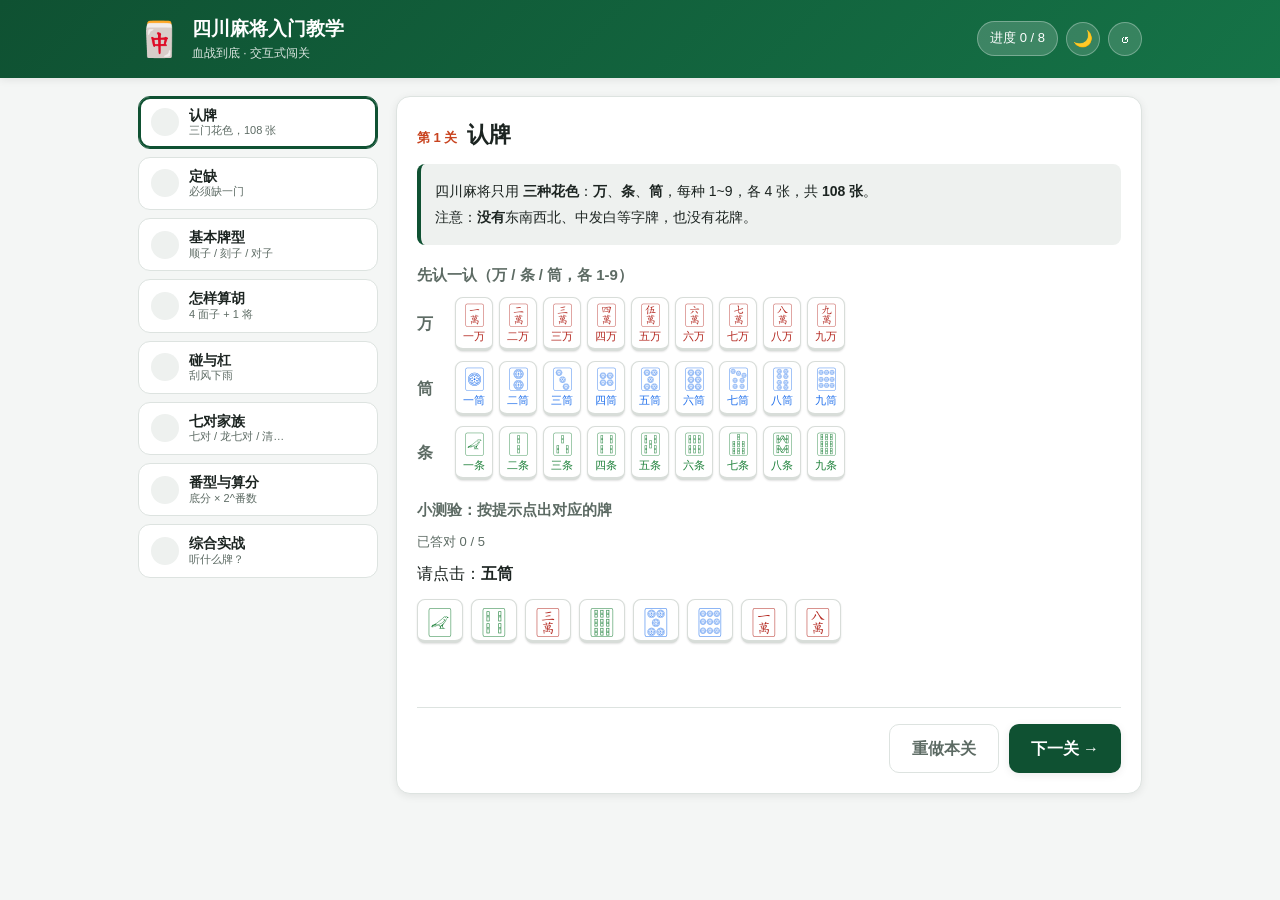
==== index.html @ 278085e2 "'initial'" ====
<!DOCTYPE html>
<html lang="zh-CN">
  <head>
    <meta charset="UTF-8" />
    <meta name="viewport" content="width=device-width, initial-scale=1.0" />
    <meta http-equiv="refresh" content="0; url=./src/" />
    <title>四川麻将入门教学 · 血战到底</title>
    <script>
      // 自动跳转到应用真正的入口 src/
      location.replace('./src/');
    </script>
  </head>
  <body style="font-family: sans-serif; text-align: center; margin-top: 20vh;">
    正在进入教学页面…
    如果没有自动跳转，请点击 <a href="./src/">这里</a>。
  </body>
</html>
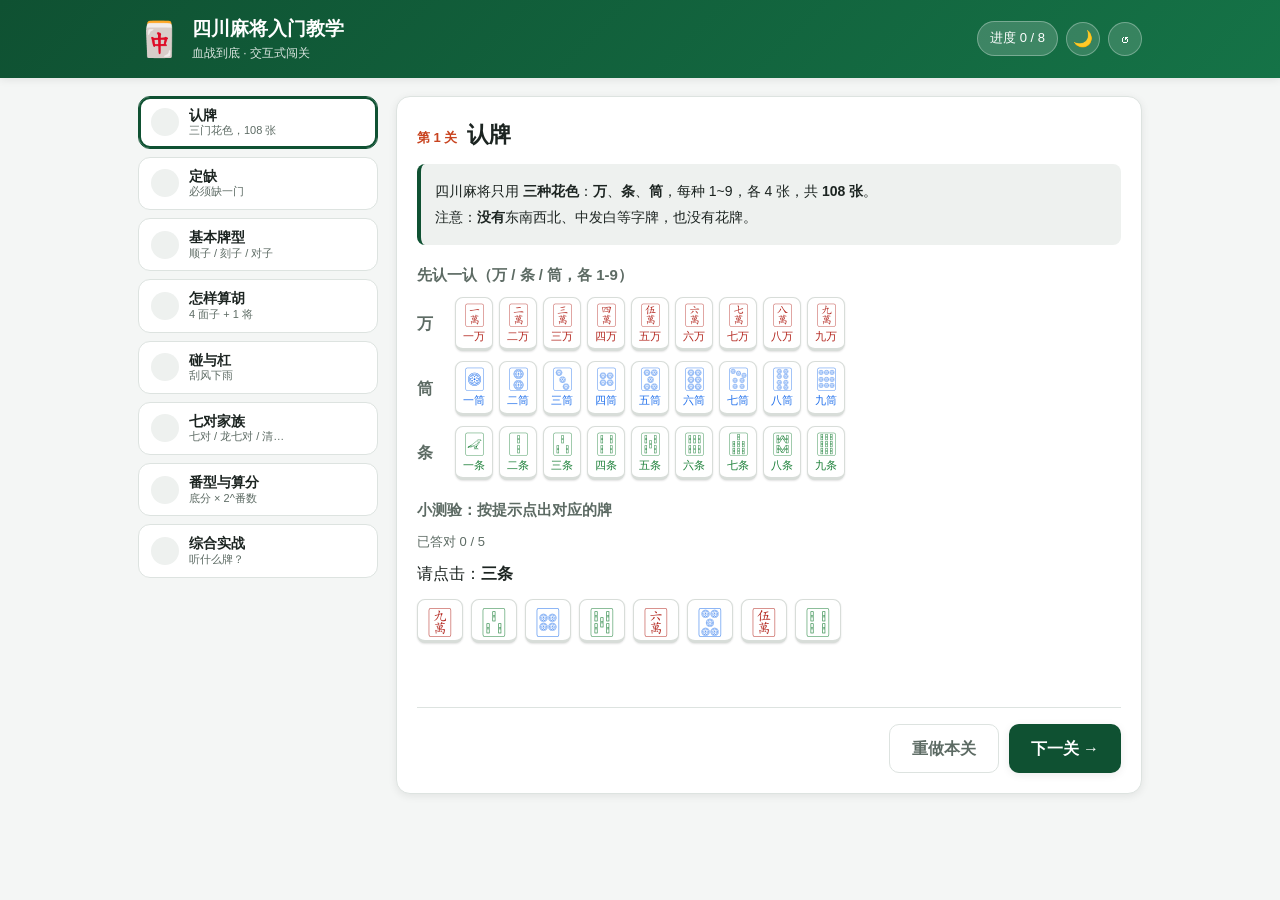
==== commit 9a8778ea: "Remove docs and refresh project assets Co-authored-by: Cursor <cursoragent@cursor.com>" ====
--- a/index.html
+++ b/index.html
@@ -1,17 +1,17 @@
-<!DOCTYPE html>
-<html lang="zh-CN">
-  <head>
-    <meta charset="UTF-8" />
-    <meta name="viewport" content="width=device-width, initial-scale=1.0" />
-    <meta http-equiv="refresh" content="0; url=./src/" />
-    <title>四川麻将入门教学 · 血战到底</title>
-    <script>
-      // 自动跳转到应用真正的入口 src/
-      location.replace('./src/');
-    </script>
-  </head>
-  <body style="font-family: sans-serif; text-align: center; margin-top: 20vh;">
-    正在进入教学页面…
-    如果没有自动跳转，请点击 <a href="./src/">这里</a>。
-  </body>
-</html>
+<!DOCTYPE html>
+<html lang="zh-CN">
+  <head>
+    <meta charset="UTF-8" />
+    <meta name="viewport" content="width=device-width, initial-scale=1.0" />
+    <meta http-equiv="refresh" content="0; url=./src/" />
+    <title>四川麻将入门教学 · 血战到底</title>
+    <script>
+      // 自动跳转到应用真正的入口 src/
+      location.replace('./src/');
+    </script>
+  </head>
+  <body style="font-family: sans-serif; text-align: center; margin-top: 20vh;">
+    正在进入教学页面…
+    如果没有自动跳转，请点击 <a href="./src/">这里</a>。
+  </body>
+</html>
